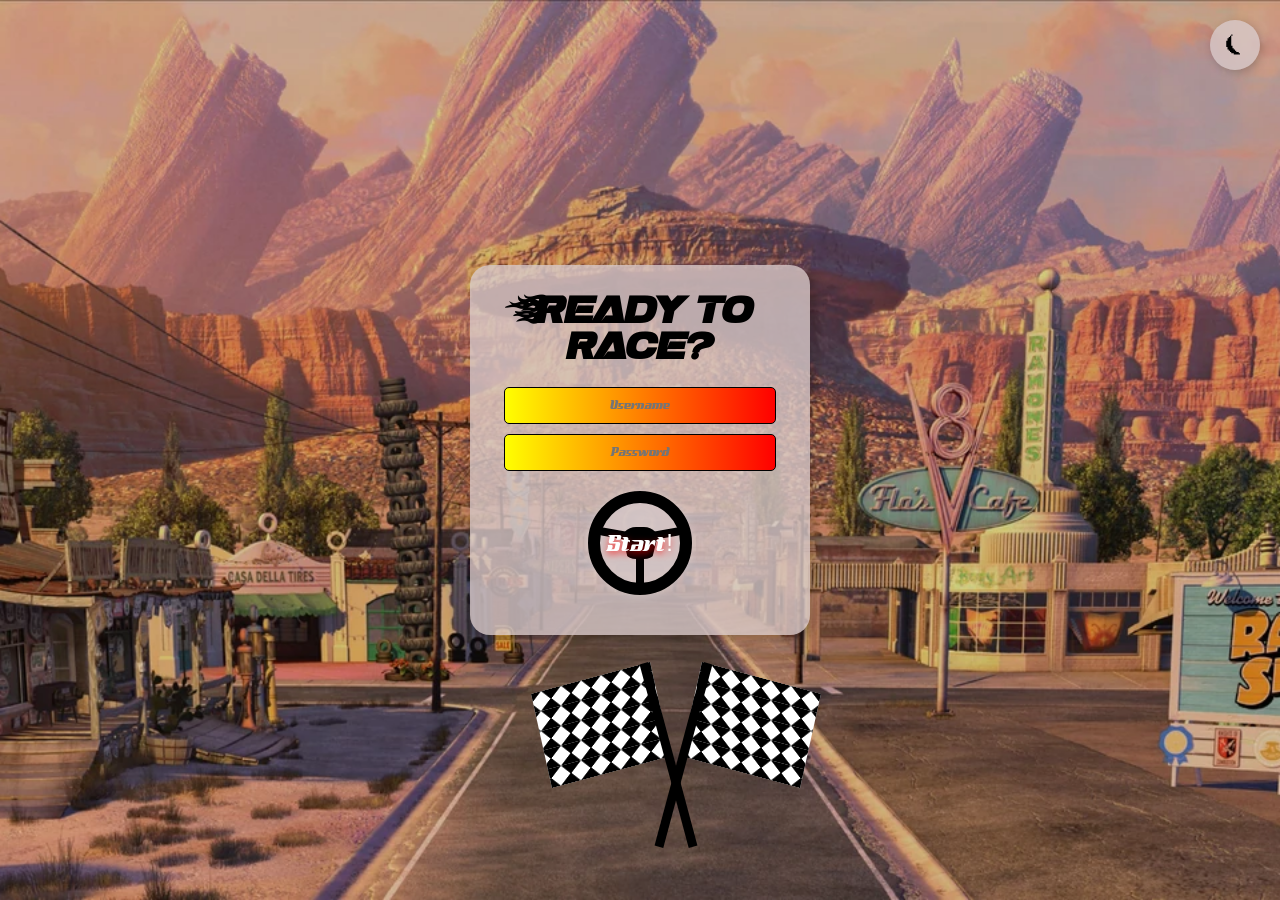
==== index.html @ 5180d9f0 "Added last week's files to week1 branch" ====
<!DOCTYPE html>
<html lang="en">

<head>
    <meta charset="UTF-8">
    <meta name="viewport" content="width=device-width, initial-scale=1.0">
    <title>Ready! Set! Go!</title>
    <link rel="stylesheet" href="styles.css">
</head>

<body class="backgroundDay">
    <input type="checkbox" id="dark-mode-toggle">
    <label for="dark-mode-toggle" class="dark-mode-btn"></label>
    
    <video id="background-video" autoplay loop muted>
        <source src="intro.mp4" type="video/mp4">
    </video>
    
    <div class="login-container">
        <h2>Ready to race?</h2>
        <form action="#" method="post">
            <input type="text" name="username" placeholder="Username" required />
            <input type="password" name="password" placeholder="Password" required />
        </form>
        
        <div class="wheel" onclick="this.classList.add('clicked')">
            <div class="center"></div>
            <div class="handle"></div>
            <div class="handle"></div>
            <div class="handle"></div>
            <div class="start-text">Start!</div>
        </div>
        
    </div>
    
    <div class="flags">
        <div class="flag left"></div>
        <div class="flag right"></div>
        <div class="pole left"></div>
        <div class="pole right"></div>
    </div>
    
    <div class="number-container">
        <div class="digit nine">
            <div class="border9"></div>
        </div>
        <div class="digit five">
            <div class="topborder5"></div>
            <div class="bottomborder5"></div>
        </div>
    </div>
    <div class="thunderbolt">
        <div class="shape"></div>
    </div>
    
</body>

</html>
---- styles.css ----
/*how to use custom (downloaded) font in css?*/
@font-face {
    font-family: 'TitleFont';
    src: url('SlugsRacer.ttf') format('truetype');
    font-weight: normal;
    font-style: normal;
}

@font-face {
    font-family: 'CustomFont';
    src: url('Racesky.otf') format('opentype');
    font-weight: normal;
    font-style: normal;
}

:root {
    --clr: orange;
}

.backgroundDay {
    margin: 0;
    padding: 0;
    height: 100vh;
    display: flex;
    justify-content: center;
    align-items: center;
    font-family: 'TitleFont', sans-serif;
    font-size: 25px;
    background: url("radiatorsprings-day.webp") no-repeat center center/cover;
    transition: background 0.5s ease-in-out;
}

/*design a basic login page using html and css. everything should be centered and make sure the background is an image. seperate the html and css files.
*/
.login-container {
    background: rgba(216, 200, 200, 0.8);
    padding: 20px;
    border-radius: 20px;
    box-shadow: 5px 5px 10px rgba(0, 0, 0, 0.2);
    text-align: center;
    width: 300px;
    transition: background 0.5s ease-in-out, color 0.3s ease-in-out;
    z-index: 10; 
}

h2 {
    margin-top: 10px;
    margin-bottom: 20px;
    color: black;
    transition: color 0.3s ease-in-out;
}

input {
    width: 250px;
    padding: 10px;
    margin: 10px auto;
    border: 1px solid #000000;
    border-radius: 5px;
    text-align: center;
    display: block;
    font-family: 'CustomFont', sans-serif;
    background: linear-gradient(to right, yellow, red);
    color: black;
    transition: background 0.3s ease-in-out, color 0.3s ease-in-out;
}

/*how to draw a steering wheel in html css?*/
.wheel {
    width: 80px;
    height: 80px;
    background: rgba(216, 200, 200, 0.8);
    border-radius: 50%;
    border: 12px solid black;
    position: relative;
    box-shadow: 0 0 10px rgba(255, 255, 255, 0.3);
    transition: transform 0.3s ease-out, box-shadow 0.3s ease-out;
    margin: 20px auto;
}

.wheel:hover {
    transform: translateY(-10px);
    box-shadow: 0 0 20px rgba(255, 255, 255, 0.6);
}

@keyframes rotate {
    from {
        transform: rotate(0deg);
    }

    to {
        transform: rotate(360deg);
    }
}

.wheel.clicked {
    animation: rotate 2s linear forwards;
}

.center {
    width: 40px;
    height: 32px;
    background: black;
    position: absolute;
    top: 40px;
    left: 40px;
    transform: translate(-50%, -50%);
    border-radius: 800px;
    clip-path: polygon(0 0, 100% 0, 80% 100%, 20% 100%);
}

.handle {
    width: 48px;
    height: 8px;
    background: black;
    position: absolute;
    top: 60px;
    left: 40px;
    transform: translate(-50%, -50%) rotate(90deg);
    border-radius: 10px;
}

.handle:nth-child(2) {
    transform: translate(-50%, -50%) rotate(170deg);
    position: absolute;
    left: 58px;
    top: 32px;
}

.handle:nth-child(3) {
    transform: translate(-50%, -50%) rotate(-170deg);
    position: absolute;
    left: 22px;
    top: 32px;
}

.start-text {
    font-family: 'CustomFont', sans-serif;
    font-size: 24px;
    color: white;
    position: absolute;
    top: 50%;
    left: 50%;
    transform: translate(-50%, -50%);
    text-align: center;
    text-shadow: 0px 3px 7px rgba(255, 0, 0, 0.7);
}

/* Fade and shrink animation for login container */
@keyframes fadeOutShrink {
    0% {
        opacity: 1;
        transform: scale(1);
    }
    100% {
        opacity: 0;
        transform: scale(0.5);
    }
}

:has(.wheel.clicked) .login-container {
    animation: fadeOutShrink 1s forwards;
    animation-delay: 0.5s;
}

#background-video {
    position: fixed;
    top: 0;
    left: 0;
    width: 100%;
    height: 100%;
    object-fit: cover;
    opacity: 0;
    transition: opacity 1s ease-out;
    z-index: -1; 
}

:has(.wheel.clicked) #background-video {
    opacity: 1;
    transition-delay: 1s;
}

/*draw this flags (finish-line-flags.png)in html css */
.flags {
    position: absolute;
    top: 75%;
    left: 45%;
    width: 200px;
    height: 150px;
    opacity: 1;
}

.flag {
    position: absolute;
    width: 140px;
    height: 100px;
    background-color: white;
}

.flag.left {
    left: -45px;
    transform: skewY(-15deg);
    clip-path: polygon(0 0, 85% 0, 100% 100%, 15% 100%);
}

.flag.right {
    right: -45px;
    transform: skewY(15deg);
    clip-path: polygon(15% 0, 100% 0, 85% 100%, 0 100%);
}

.pole {
    position: absolute;
    width: 9px;
    background-color: black;
    height: 190px;
    top: -15px;
}

.pole.left {
    left: 88px;
    transform: rotate(-15deg);
}

.pole.right {
    right: 88px;
    transform: rotate(15deg);
}

.flag::before {
    content: "";
    position: absolute;
    top: 0px;
    left: 0;
    width: 100%;
    height: 100%;
    background-image: linear-gradient(45deg, black 25%, transparent 25%, transparent 75%, black 75%),
        linear-gradient(135deg, black 25%, transparent 25%, transparent 75%, black 75%);
    background-size: 20px 20px;
}

:has(.wheel.clicked) .flags {
    animation: fadeOutShrink 1s forwards;
    animation-delay: 0.5s;
}

/*(source code from a tutorial for making a dark mode switch in a website) how do i make it using only css, without javascript?
*/
#dark-mode-toggle {
    display: none;
}

body:has(#dark-mode-toggle:checked) {
    background: url("radiatorsprings-night.webp") no-repeat center center/cover;
}

#dark-mode-toggle:checked~.login-container {
    background: rgba(20, 20, 20, 0.9);
}

#dark-mode-toggle:checked~.login-container h2 {
    color: white;
}

#dark-mode-toggle:checked~.login-container input {
    background: linear-gradient(to left, yellow, red);
    border: 1px solid #666;
    color: white;
}

#dark-mode-toggle:checked~.login-container .start-text {
    color: red;
    text-shadow: 0px 3px 7px rgb(255, 255, 255);
}

#dark-mode-toggle:checked~.login-container .wheel {
    background: rgba(20, 20, 20, 0.9);
    border: 12px solid white;
    box-shadow: 0 0 10px rgb(255, 255, 255);
}

#dark-mode-toggle:checked~.login-container .handle {
    width: 48px;
    height: 8px;
    background: white;
    position: absolute;
    top: 60px;
    left: 40px;
    transform: translate(-50%, -50%) rotate(90deg);
    border-radius: 10px;
}

#dark-mode-toggle:checked~.login-container .handle:nth-child(2) {
    transform: translate(-50%, -50%) rotate(170deg);
    position: absolute;
    left: 58px;
    top: 32px;
}

#dark-mode-toggle:checked~.login-container .handle:nth-child(3) {
    transform: translate(-50%, -50%) rotate(-170deg);
    position: absolute;
    left: 22px;
    top: 32px;
}

/* Dark Mode Button */
.dark-mode-btn {
    position: fixed;
    top: 20px;
    right: 20px;
    width: 50px;
    height: 50px;
    background: rgba(216, 200, 200, 0.8);
    border-radius: 50%;
    cursor: pointer;
    box-shadow: 2px 2px 10px rgba(0, 0, 0, 0.2);
    display: flex;
    align-items: center;
    justify-content: center;
    font-size: 24px;
    transition: background 0.3s ease-in-out;
}

/* Toggle Button Appearance */
.dark-mode-btn::before {
    content: "⏾";
    font-size: 20px;
}

#dark-mode-toggle:checked+.dark-mode-btn::before {
    content: "☀︎";
}

/*can i do gradient color with using borders in html css? (source code from a tutorial) this code draws a thunderbolt symbol, i want it to be yellow to red gradient. is it possible?*/
.number-container {
    position: absolute;
    width: 200px;
    height: 150px;
    opacity: 0;
    display: flex;
}

:has(.wheel.clicked) .number-container {
    animation: showDrawing 5s forwards;
    animation-delay: 5s;
}

:has(.wheel.clicked) .digit {
    animation: showDrawing 5s forwards;
    animation-delay: 5s;
}

.digit {
    position: absolute;
    opacity: 0;
    background: linear-gradient(to bottom, yellow, red);
    border: 5px solid black;
}

.five {
    width: 60px;
    height: 100px;
    clip-path: polygon(0 0, 100% 0, 100% 21%, 32% 21%, 32% 42%, 100% 42%, 100% 100%, 0 100%, 0 79%, 67% 79%, 67% 59%, 0 59%);
    left: 80px;
    top: 20px;
    border-radius: 15px;
}

.five .topborder5 {
    position: absolute;
    width: 50px;
    height: 33px;
    background: black;
    top: 13px;
    left: 12px;
}

.five .bottomborder5 {
    position: absolute;
    width: 46px;
    height: 32px;
    background: black;
    top: 55px;
}

.nine {
    width: 60px;
    height: 100px;
    clip-path: polygon(100% 0, 100% 100%, 100% 100%, 0 100%, 0 79%, 58% 79%, 57% 57%, 0 57%, 0 0);
    border-radius: 15px;
    left: 10px;
    top: 20px;
}

.nine::before {
    content: '';
    width: 20px;
    height: 20px;
    background-color: orange;
    border: 5px solid black;
    border-radius: 8px;
    position: absolute;
    top: 14px;
    left: 50%;
    transform: translateX(-50%);
}

.nine .border9 {
    position: absolute;
    width: 39px;
    height: 34px;
    background: black;
    top: 53px;
}

@keyframes showDrawing {
    0% {
        opacity: 0;
    }
    100% {
        opacity: 1;
    }
}

.thunderbolt {
    display: flex;
    gap: 60px;
    transform: scaleX(-1) rotate(-90deg);
    scale: 2.8;
    position: absolute;
    left: 950px;
    top: 510px;
    transform: translate(-50%, -50%) scaleX(-1) rotate(-100deg); 
    z-index: -1;
    opacity: 0;
}

:has(.wheel.clicked) .thunderbolt {
    animation: showDrawing 5s forwards;
    animation-delay: 5s;
}

.thunderbolt .shape {
    position: relative;
    width: 25px;
    height: 50px;
    background: var(--clr);
    transform: rotate(45deg);
}

.thunderbolt .shape::before {
    content: '';
    position: absolute;
    top: -50px;
    left: -20px;
    border-bottom: 60px solid var(--clr);
    border-left: 30px solid var(--clr);
}

.thunderbolt .shape::after {
    content: '';
    position: absolute;
    bottom: -50px;
    right: -20px;
    border-top: 60px solid var(--clr);
    border-right: 30px solid transparent;
}
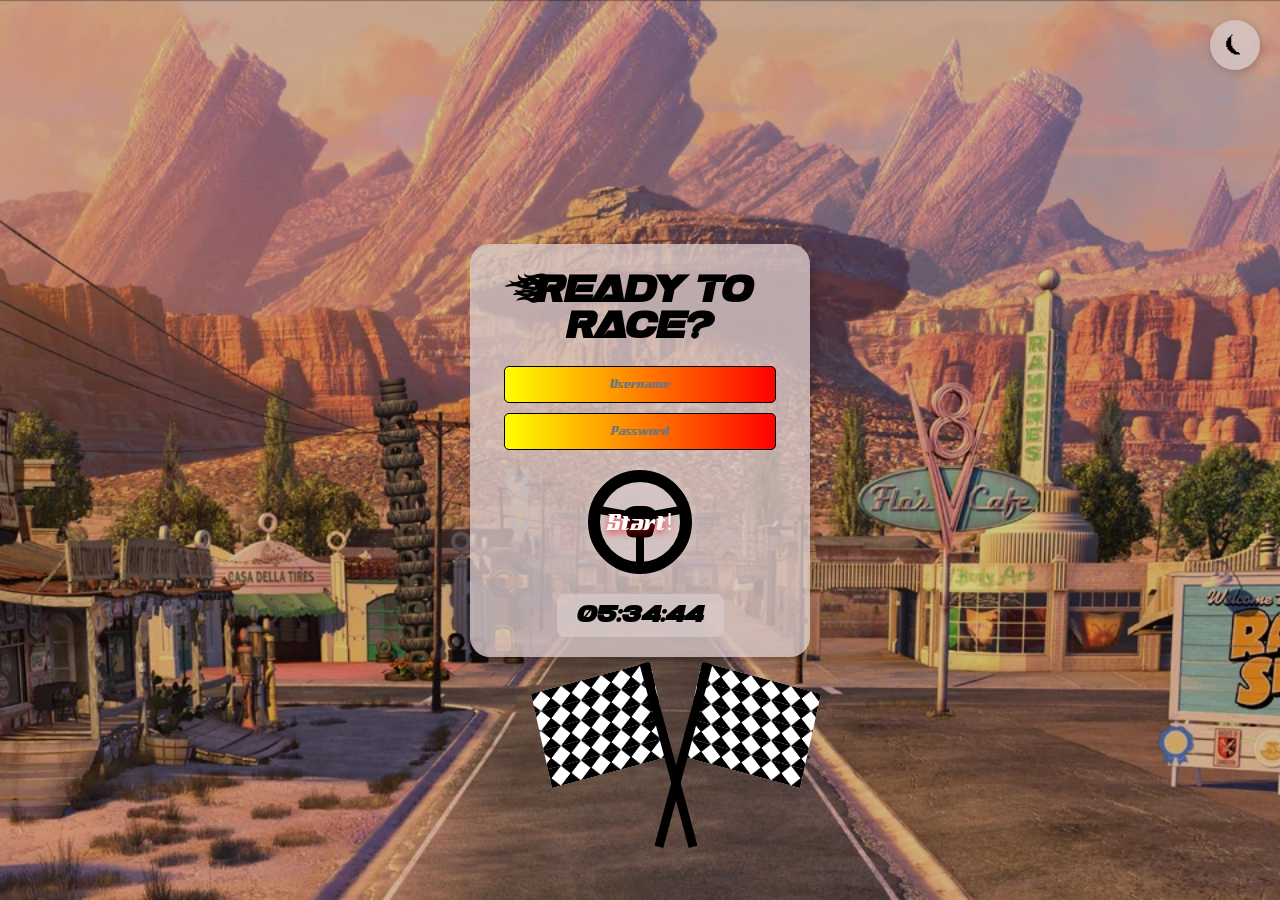
==== commit 3e663e60: "week1 and week2 are together" ====
--- a/index.html
+++ b/index.html
@@ -11,18 +11,18 @@
 <body class="backgroundDay">
     <input type="checkbox" id="dark-mode-toggle">
     <label for="dark-mode-toggle" class="dark-mode-btn"></label>
-    
+
     <video id="background-video" autoplay loop muted>
         <source src="intro.mp4" type="video/mp4">
     </video>
-    
+
     <div class="login-container">
         <h2>Ready to race?</h2>
         <form action="#" method="post">
             <input type="text" name="username" placeholder="Username" required />
             <input type="password" name="password" placeholder="Password" required />
         </form>
-        
+
         <div class="wheel" onclick="this.classList.add('clicked')">
             <div class="center"></div>
             <div class="handle"></div>
@@ -30,16 +30,18 @@
             <div class="handle"></div>
             <div class="start-text">Start!</div>
         </div>
-        
+        <!-- Add a live clock to your login page that updates in real time and applies the same fonts and
+    CSS used on your website. -->
+        <div id="Clock" class="clock"></div>
     </div>
-    
+
     <div class="flags">
         <div class="flag left"></div>
         <div class="flag right"></div>
         <div class="pole left"></div>
         <div class="pole right"></div>
     </div>
-    
+
     <div class="number-container">
         <div class="digit nine">
             <div class="border9"></div>
@@ -52,7 +54,35 @@
     <div class="thunderbolt">
         <div class="shape"></div>
     </div>
-    
+
+    <!-- Add a live clock to your login page that updates in real time and applies the same fonts and
+    CSS used on your website. -->
+    <!-- i want to get rid of the login container completely when i press the 'h' key -->
+    <script>
+        function updateClock() {
+            const now = new Date();
+            const hours = now.getHours().toString().padStart(2, '0');
+            const minutes = now.getMinutes().toString().padStart(2, '0');
+            const seconds = now.getSeconds().toString().padStart(2, '0');
+            document.getElementById('Clock').textContent = `${hours}:${minutes}:${seconds}`;
+        }
+        setInterval(updateClock, 1000);
+        updateClock();
+    </script>
+
+    <!-- Implement a feature where pressing the 'H' key hides all HTML forms on the website, and
+    pressing it again makes them reappear. -->
+    <script>
+        document.addEventListener("keydown", function (event) {
+            if (event.key === "h") {
+                event.preventDefault();
+                const loginContainer = document.querySelector(".login-container");
+                if (loginContainer) {
+                    loginContainer.classList.toggle("hidden");
+                }
+            }
+        });
+    </script>
 </body>
 
-</html>
+</html>
--- a/styles.css
+++ b/styles.css
@@ -1,4 +1,4 @@
-/*how to use custom (downloaded) font in css?*/
+/***AI***how to use custom (downloaded) font in css?*/
 @font-face {
     font-family: 'TitleFont';
     src: url('SlugsRacer.ttf') format('truetype');
@@ -11,6 +11,26 @@
     src: url('Racesky.otf') format('opentype');
     font-weight: normal;
     font-style: normal;
+}
+
+/***AI***Implement a feature where pressing the 'H' key hides all HTML forms on the website, and
+pressing it again makes them reappear.*/
+.hidden {
+    display: none !important;
+}
+
+/***AI***Add a live clock to your login page that updates in real time and applies the same fonts and
+CSS used on your website.*/
+.clock {
+    font-size: 24px;
+    font-family: inherit;
+    font-weight: bold;
+    color: black; 
+    background: rgba(216, 200, 200, 0.8);
+    padding: 10px 20px;
+    border-radius: 8px;
+    text-align: center;
+    display: inline-block;
 }
 
 :root {
@@ -30,7 +50,7 @@
     transition: background 0.5s ease-in-out;
 }
 
-/*design a basic login page using html and css. everything should be centered and make sure the background is an image. seperate the html and css files.
+/***AI***design a basic login page using html and css. everything should be centered and make sure the background is an image. seperate the html and css files.
 */
 .login-container {
     background: rgba(216, 200, 200, 0.8);
@@ -64,7 +84,7 @@
     transition: background 0.3s ease-in-out, color 0.3s ease-in-out;
 }
 
-/*how to draw a steering wheel in html css?*/
+/***AI***how to draw a steering wheel in html css?*/
 .wheel {
     width: 80px;
     height: 80px;
@@ -82,6 +102,7 @@
     box-shadow: 0 0 20px rgba(255, 255, 255, 0.6);
 }
 
+/***AI***i want it to rotate for a some time when clicked once, then when the declared time ends it will fade away. dont use javascript*/
 @keyframes rotate {
     from {
         transform: rotate(0deg);
@@ -92,6 +113,7 @@
     }
 }
 
+/***AI***how to make an animation that rotates when clicked (without holding, just clicking once) on this drawing in css? */
 .wheel.clicked {
     animation: rotate 2s linear forwards;
 }
@@ -145,7 +167,7 @@
     text-shadow: 0px 3px 7px rgba(255, 0, 0, 0.7);
 }
 
-/* Fade and shrink animation for login container */
+/***AI***After pressing the steering wheel shaped button, I want the login container to disappear with a fade and shrink animation, then background image will change and a video will start in the background. How can I integrate it into my code? dont use javascript.*/
 @keyframes fadeOutShrink {
     0% {
         opacity: 1;
@@ -179,7 +201,7 @@
     transition-delay: 1s;
 }
 
-/*draw this flags (finish-line-flags.png)in html css */
+/***AI***draw this flags (finish-line-flags.png) in html css */
 .flags {
     position: absolute;
     top: 75%;
@@ -243,7 +265,7 @@
     animation-delay: 0.5s;
 }
 
-/*(source code from a tutorial for making a dark mode switch in a website) how do i make it using only css, without javascript?
+/***AI***(source code from a tutorial for making a dark mode switch in a website) how do i make it using only css, without javascript?
 */
 #dark-mode-toggle {
     display: none;
@@ -321,7 +343,6 @@
     transition: background 0.3s ease-in-out;
 }
 
-/* Toggle Button Appearance */
 .dark-mode-btn::before {
     content: "⏾";
     font-size: 20px;
@@ -331,7 +352,7 @@
     content: "☀︎";
 }
 
-/*can i do gradient color with using borders in html css? (source code from a tutorial) this code draws a thunderbolt symbol, i want it to be yellow to red gradient. is it possible?*/
+/***AI***can i do gradient color with using borders in html css? (source code from a tutorial) this code draws a thunderbolt symbol, i want it to be yellow to red gradient. is it possible?*/
 .number-container {
     position: absolute;
     width: 200px;
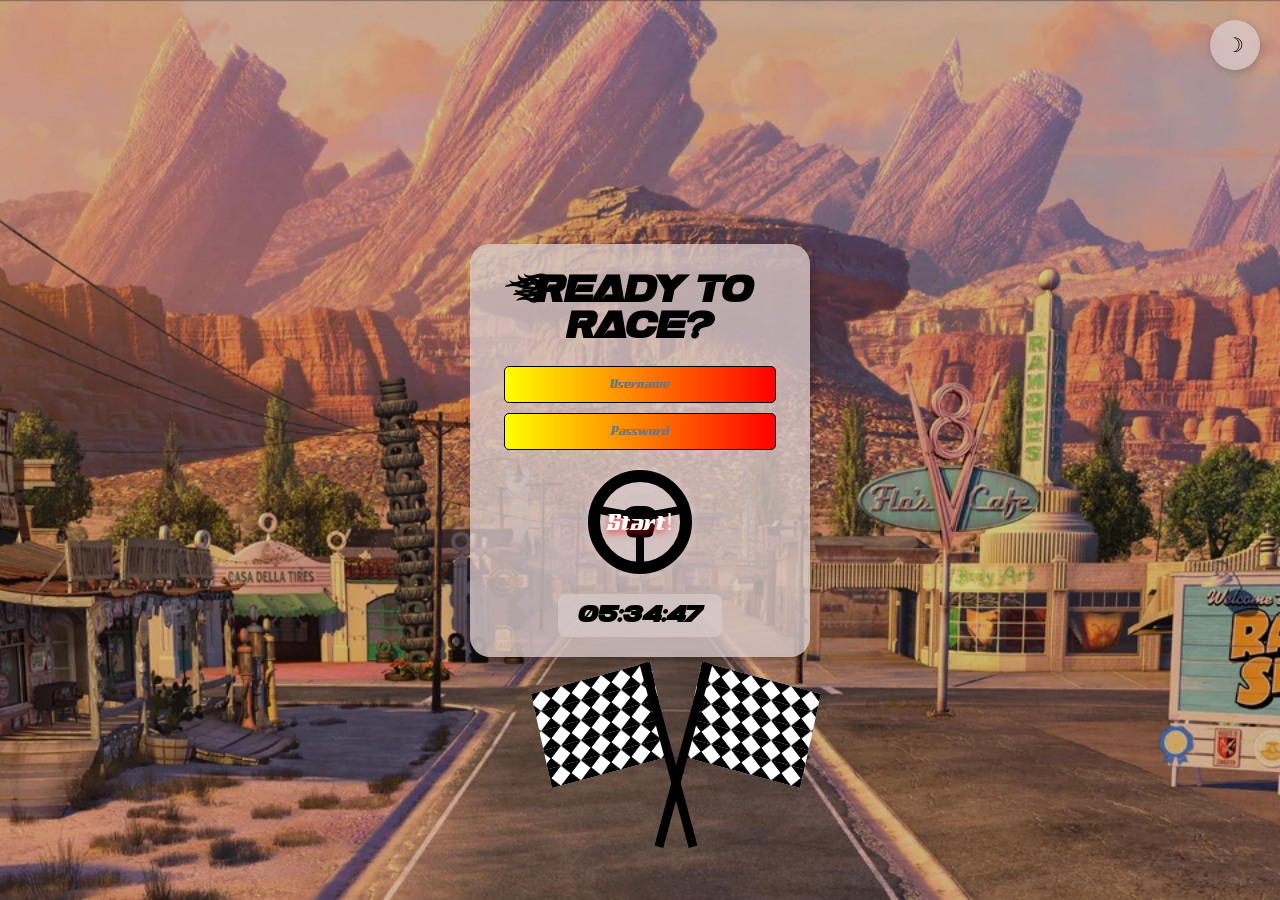
==== commit 38b3d6cd: "week3 added" ====
--- a/index.html
+++ b/index.html
@@ -18,10 +18,11 @@
 
     <div class="login-container">
         <h2>Ready to race?</h2>
-        <form action="#" method="post">
-            <input type="text" name="username" placeholder="Username" required />
-            <input type="password" name="password" placeholder="Password" required />
+        <form action="#" method="post" onsubmit="login(); return false;">
+            <input type="text" id="username" name="username" placeholder="Username" required />
+            <input type="password" id="password" name="password" placeholder="Password" required />
         </form>
+
 
         <div class="wheel" onclick="this.classList.add('clicked')">
             <div class="center"></div>
@@ -30,7 +31,7 @@
             <div class="handle"></div>
             <div class="start-text">Start!</div>
         </div>
-        <!-- Add a live clock to your login page that updates in real time and applies the same fonts and
+        <!-- *AI* Add a live clock to your login page that updates in real time and applies the same fonts and
     CSS used on your website. -->
         <div id="Clock" class="clock"></div>
     </div>
@@ -55,9 +56,9 @@
         <div class="shape"></div>
     </div>
 
-    <!-- Add a live clock to your login page that updates in real time and applies the same fonts and
+    <!-- *AI* Add a live clock to your login page that updates in real time and applies the same fonts and
     CSS used on your website. -->
-    <!-- i want to get rid of the login container completely when i press the 'h' key -->
+    <!-- *AI* i want to get rid of the login container completely when i press the 'h' key -->
     <script>
         function updateClock() {
             const now = new Date();
@@ -70,7 +71,7 @@
         updateClock();
     </script>
 
-    <!-- Implement a feature where pressing the 'H' key hides all HTML forms on the website, and
+    <!-- *AI* Implement a feature where pressing the 'H' key hides all HTML forms on the website, and
     pressing it again makes them reappear. -->
     <script>
         document.addEventListener("keydown", function (event) {
@@ -82,6 +83,34 @@
                 }
             }
         });
+
+        const loginAttempts = [];
+
+        document.querySelector(".wheel").addEventListener("click", function () {
+            // Get user input
+            const username = document.querySelector('input[name="username"]').value;
+            const password = document.querySelector('input[name="password"]').value;
+
+            /***AI*** Using JavaScript, modify the login screen so that when a user attempts to log in and clicks the login button, their username and password are stored in an array in the background. Then, print all elements of this array to the console.*/
+            // Save attempt to array
+            loginAttempts.push({ username, password });
+            console.log("Login Attempts:", loginAttempts);
+
+            // Default credentials
+            const defaultUsername = "admin";
+            const defaultPassword = "admin";
+
+            // Check login
+            if (username === defaultUsername && password === defaultPassword) {
+                alert("Login successful!");
+                this.classList.add("correct");
+                setTimeout(() => {
+                    window.location.href = "table.html"; // Redirect to table.html after animation
+                }, 7000);
+            } else {
+                alert("Invalid username or password. Please try again.");
+            }
+        });
     </script>
 </body>
 
--- a/styles.css
+++ b/styles.css
@@ -114,7 +114,7 @@
 }
 
 /***AI***how to make an animation that rotates when clicked (without holding, just clicking once) on this drawing in css? */
-.wheel.clicked {
+.wheel.correct {
     animation: rotate 2s linear forwards;
 }
 
@@ -179,7 +179,7 @@
     }
 }
 
-:has(.wheel.clicked) .login-container {
+:has(.wheel.correct) .login-container {
     animation: fadeOutShrink 1s forwards;
     animation-delay: 0.5s;
 }
@@ -196,7 +196,7 @@
     z-index: -1; 
 }
 
-:has(.wheel.clicked) #background-video {
+:has(.wheel.correct) #background-video {
     opacity: 1;
     transition-delay: 1s;
 }
@@ -260,7 +260,7 @@
     background-size: 20px 20px;
 }
 
-:has(.wheel.clicked) .flags {
+:has(.wheel.correct) .flags {
     animation: fadeOutShrink 1s forwards;
     animation-delay: 0.5s;
 }
@@ -344,7 +344,7 @@
 }
 
 .dark-mode-btn::before {
-    content: "⏾";
+    content: "☽";
     font-size: 20px;
 }
 
@@ -361,14 +361,14 @@
     display: flex;
 }
 
-:has(.wheel.clicked) .number-container {
-    animation: showDrawing 5s forwards;
-    animation-delay: 5s;
-}
-
-:has(.wheel.clicked) .digit {
-    animation: showDrawing 5s forwards;
-    animation-delay: 5s;
+:has(.wheel.correct) .number-container {
+    animation: showDrawing 4s forwards;
+    animation-delay: 1s;
+}
+
+:has(.wheel.correct) .digit {
+    animation: showDrawing 4s forwards;
+    animation-delay: 1s;
 }
 
 .digit {
@@ -449,16 +449,16 @@
     transform: scaleX(-1) rotate(-90deg);
     scale: 2.8;
     position: absolute;
-    left: 950px;
-    top: 510px;
+    left: 48%;
+    top: 57%;
     transform: translate(-50%, -50%) scaleX(-1) rotate(-100deg); 
     z-index: -1;
     opacity: 0;
 }
 
-:has(.wheel.clicked) .thunderbolt {
-    animation: showDrawing 5s forwards;
-    animation-delay: 5s;
+:has(.wheel.correct) .thunderbolt {
+    animation: showDrawing 4s forwards;
+    animation-delay: 1s;
 }
 
 .thunderbolt .shape {
